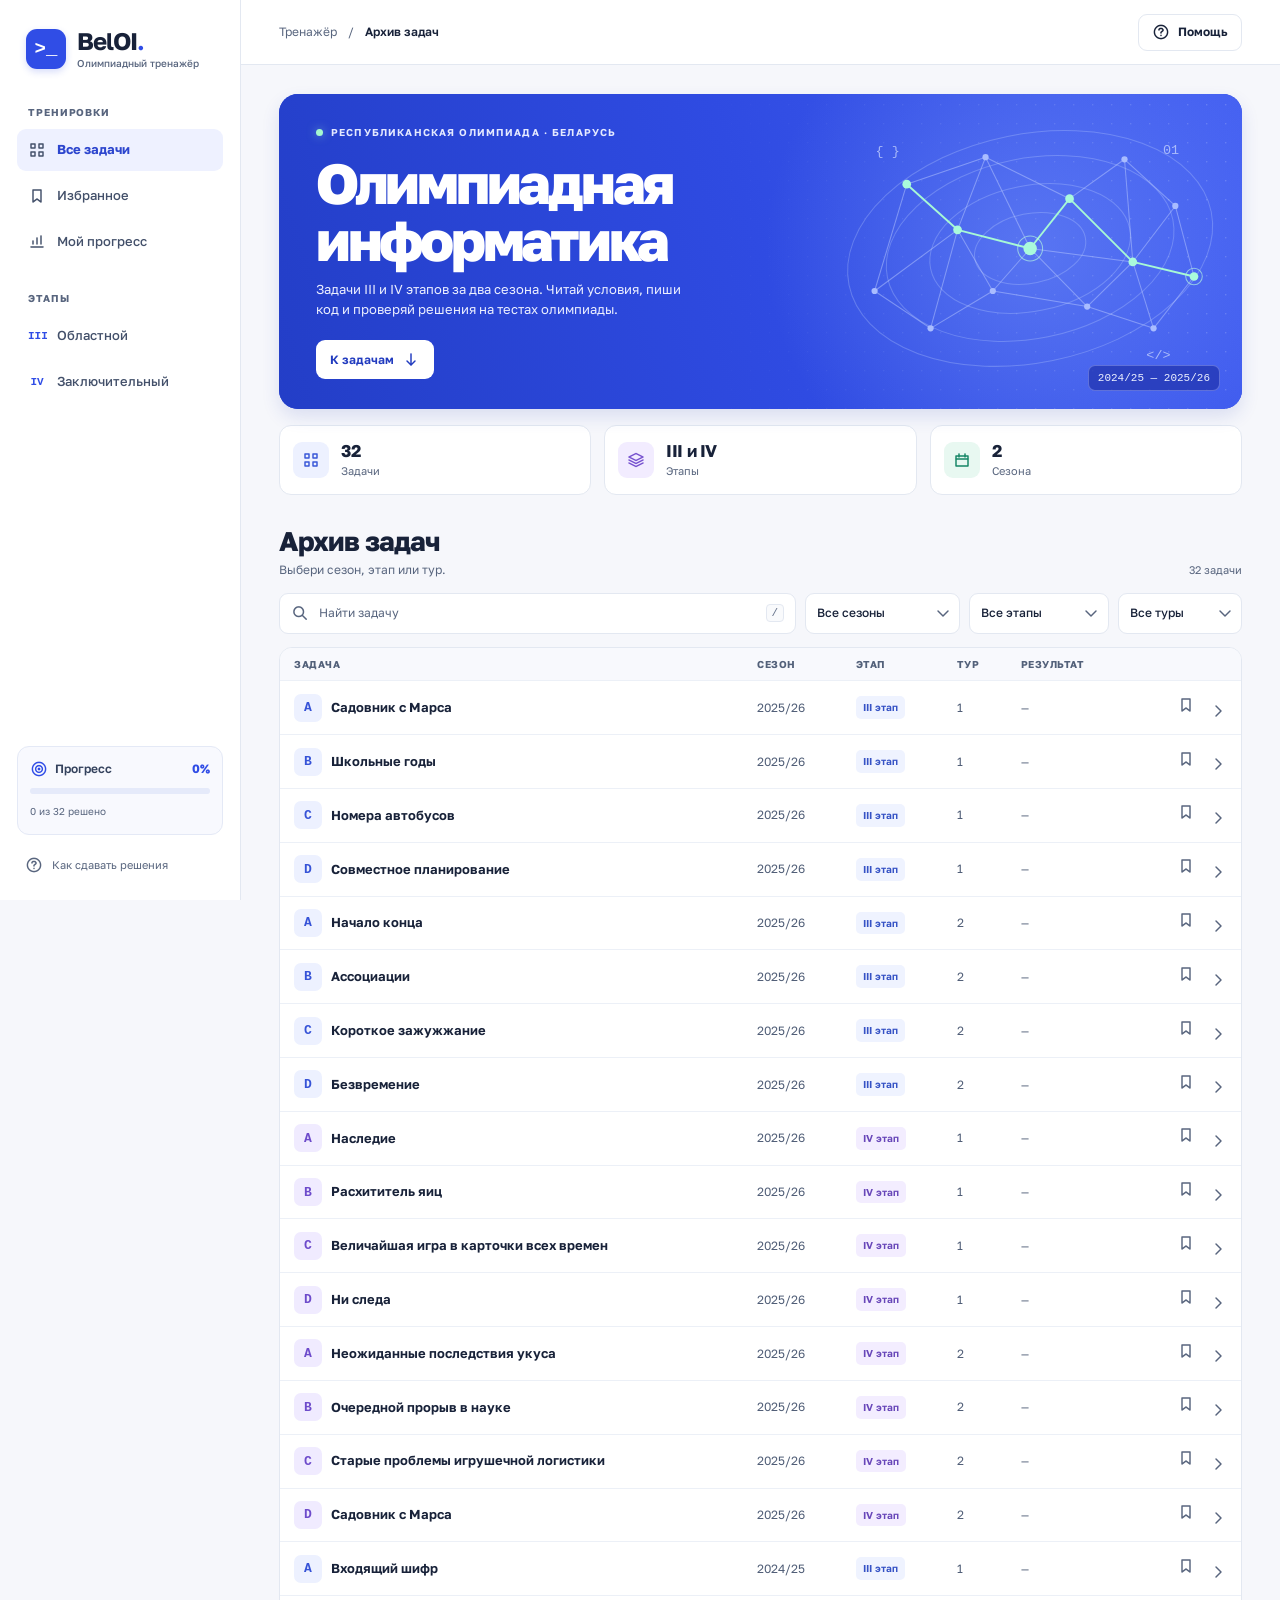
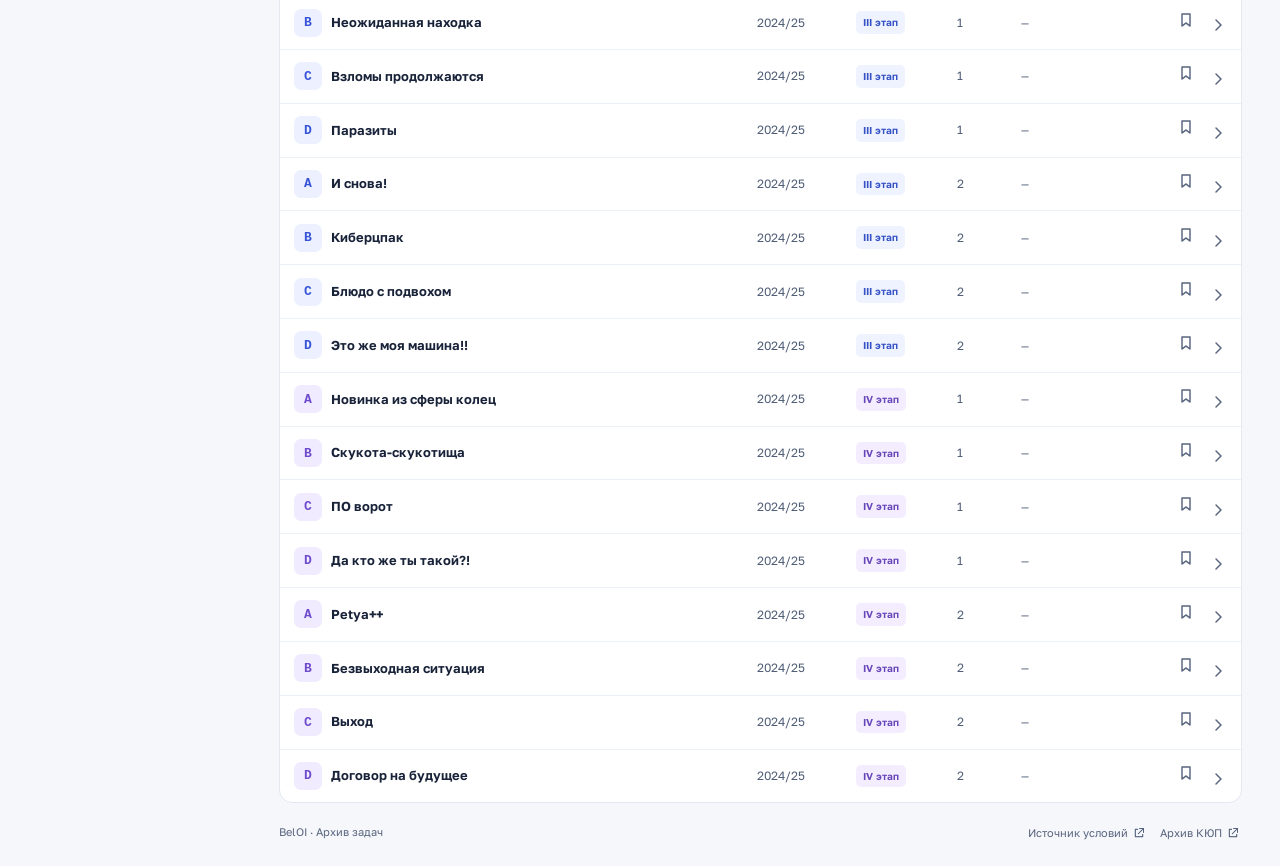
==== index.html @ 08f8585d "Add BelOI practice archive" ====
<!doctype html>
<html lang="ru">
<head>
  <meta charset="utf-8">
  <meta name="viewport" content="width=device-width, initial-scale=1">
  <meta name="theme-color" content="#f5f6fa">
  <meta name="description" content="Задачи III и IV этапов республиканской олимпиады по информатике в Беларуси за 2024/25 и 2025/26 учебные годы.">
  <title>BelOI · Архив задач</title>
  <link rel="stylesheet" href="style.css">
  <script type="module" src="app.js"></script>
</head>
<body>
  <a class="skip-link" href="#main">К содержанию</a>
  <div class="layout">
    <aside class="sidebar" id="sidebar" aria-label="Основная навигация">
      <a class="brand" href="#archive">
        <span class="brand-mark" aria-hidden="true">&gt;_</span>
        <span><strong>BelOI<span>.</span></strong><small>Олимпиадный тренажёр</small></span>
      </a>
      <nav class="side-nav">
        <span class="nav-label">Тренировки</span>
        <a class="side-link" data-view="archive" href="#archive"><span data-icon="grid"></span>Все задачи</a>
        <a class="side-link" data-view="saved" href="#saved"><span data-icon="bookmark"></span>Избранное <span id="saved-count" class="side-count"></span></a>
        <a class="side-link" data-view="progress" href="#progress"><span data-icon="chart"></span>Мой прогресс</a>
        <span class="nav-label nav-break">Этапы</span>
        <a class="side-link" data-view="stage-3" href="#stage-3"><span class="side-roman">III</span>Областной</a>
        <a class="side-link" data-view="stage-4" href="#stage-4"><span class="side-roman">IV</span>Заключительный</a>
      </nav>
      <div class="sidebar-bottom">
        <a class="progress-card" href="#progress">
          <div class="progress-label"><span data-icon="target"></span> Прогресс <b id="progress-pct">0%</b></div>
          <span class="progress-track"><span id="progress-fill"></span></span>
          <small id="progress-summary">Решено 0 задач</small>
        </a>
        <button class="side-help text-btn" data-help><span data-icon="help"></span> Как сдавать решения</button>
      </div>
    </aside>
    <div class="right">
      <header class="topbar">
        <div class="top-inner">
          <button class="icon-btn mobile-nav" id="mobile-nav" aria-label="Меню" aria-controls="sidebar" aria-expanded="false" data-icon="menu"></button>
          <div class="breadcrumbs"><a href="#archive">Тренажёр</a><span aria-hidden="true">/</span><span id="crumb">Архив задач</span></div>
          <button class="outline-btn top-help" data-help><span data-icon="help"></span> Помощь</button>
        </div>
      </header>
      <main id="main" class="main-content">
        <div id="archive-view">
          <section class="hero" id="hero" aria-labelledby="hero-title">
            <canvas id="hero-graph" aria-hidden="true"></canvas>
            <div class="hero-content">
              <span class="hero-kicker"><span></span> РЕСПУБЛИКАНСКАЯ ОЛИМПИАДА · БЕЛАРУСЬ</span>
              <h1 id="hero-title">Олимпиадная<br>информатика</h1>
              <p>Задачи III и IV этапов за два сезона. Читай условия, пиши код и проверяй решения на тестах олимпиады.</p>
              <button class="hero-btn" id="browse-btn">К задачам <span data-icon="arrow-down"></span></button>
            </div>
            <span class="hero-period">2024/25 — 2025/26</span>
          </section>
          <div class="summary" id="summary"></div>
          <section id="catalog" aria-labelledby="catalog-title" tabindex="-1">
            <div class="section-heading">
              <div><h2 id="catalog-title">Архив задач</h2><p id="catalog-note">Выбери сезон, этап или тур.</p></div>
              <span class="result-count" id="result-count" aria-live="polite"></span>
            </div>
            <div class="filters">
              <label class="search"><span data-icon="search"></span><input id="search" type="search" placeholder="Найти задачу" autocomplete="off" aria-label="Поиск по названию задачи"><kbd>/</kbd></label>
              <label class="select-wrap"><span class="sr-only">Сезон</span><select id="season"><option value="">Все сезоны</option><option value="2026">2025/26</option><option value="2025">2024/25</option></select><span data-icon="chevron-down"></span></label>
              <label class="select-wrap"><span class="sr-only">Этап</span><select id="stage"><option value="">Все этапы</option><option value="3">III этап</option><option value="4">IV этап</option></select><span data-icon="chevron-down"></span></label>
              <label class="select-wrap"><span class="sr-only">Тур</span><select id="tour"><option value="">Все туры</option><option value="1">Тур 1</option><option value="2">Тур 2</option></select><span data-icon="chevron-down"></span></label>
            </div>
            <div id="catalog-content"></div>
          </section>
        </div>
        <div id="task-view" hidden></div>
        <footer class="footer"><span>BelOI · Архив задач</span><span><a id="source-link" target="_blank" rel="noopener noreferrer">Источник условий <span data-icon="external"></span></a><a href="https://official.contest.yandex.ru/CYF/archive/" target="_blank" rel="noopener noreferrer">Архив КЮП <span data-icon="external"></span></a></span></footer>
      </main>
    </div>
  </div>
  <dialog id="help-dialog">
    <div class="dialog-head"><span class="metric-icon" data-icon="help"></span><button type="button" class="icon-btn" data-close aria-label="Закрыть" data-icon="x"></button></div>
    <h2>Как сдавать решения</h2>
    <ol>
      <li>Открой задачу и прочитай условие из архива олимпиады.</li>
      <li>Напиши код в редакторе или загрузи свой файл. Черновик сохранится в этом браузере.</li>
      <li>Нажми «Открыть проверку», войди в Яндекс Контест и найди задачу. Отправь код или файл в формате, указанном в условии.</li>
      <li>После проверки запиши баллы в карточке задачи. Они появятся в личном прогрессе.</li>
    </ol>
    <form method="dialog"><button class="primary-btn">Понятно</button></form>
  </dialog>
  <div id="toast" class="toast" role="status" hidden></div>
</body>
</html>
---- style.css ----
@import url('https://fonts.googleapis.com/css2?family=Golos+Text:wght@400;500;600;700;800&display=swap');

:root{color-scheme:light;--bg:#f6f7fb;--paper:#fff;--text:#182239;--muted:#58657e;--border:#e3e8f1;--blue:#304de6;--blue-deep:#243fcb;--light-blue:#eef1ff;--purple:#7250cc;--green:#087a5e;--radius:16px;font-family:'Golos Text','Segoe UI',sans-serif}
*,*::before,*::after{box-sizing:border-box}
body{margin:0;background:var(--bg);color:var(--text);font-size:14px;line-height:1.48}
a{text-decoration:none;color:inherit}
button,input,select,textarea{font:inherit}
button,select{cursor:pointer}
button{color:inherit}
button:disabled{opacity:.55;cursor:default}
button:focus-visible,a:focus-visible,select:focus-visible,input:focus-visible,textarea:focus-visible{outline:3px solid #677bff;outline-offset:3px}
[hidden]{display:none!important}
.sr-only,.skip-link:not(:focus){position:absolute;width:1px;height:1px;overflow:hidden;clip-path:inset(50%);white-space:nowrap}
.skip-link:focus{position:fixed;top:8px;left:8px;z-index:20;padding:10px;background:#fff;color:#223ebd}
[data-icon]{display:inline-flex;align-items:center;justify-content:center;flex:none;width:18px;height:18px}
[data-icon] canvas{display:block;width:18px;height:18px}
.layout{--sidebar:241px}
.sidebar{width:var(--sidebar);position:fixed;inset:0 auto 0 0;display:flex;flex-direction:column;background:var(--paper);border-right:1px solid var(--border);padding:28px 17px 17px;z-index:4}
.brand{display:flex;align-items:center;gap:11px;margin:0 0 34px 9px;width:max-content}
.brand-mark{width:40px;height:40px;display:grid;place-items:center;background:#304de6;color:#fff;border-radius:11px;font:700 19px/1 Consolas,monospace;box-shadow:0 3px 7px #304de630}
.brand strong{display:block;font-size:24px;letter-spacing:-1.1px;line-height:1.05}
.brand strong span{color:var(--blue)}
.brand small{display:block;margin-top:3px;color:var(--muted);font-size:10px;font-weight:500}
.side-nav{display:grid;gap:4px}
.nav-label{font-size:10px;font-weight:700;letter-spacing:.09em;color:var(--muted);text-transform:uppercase;padding:0 11px 5px}
.nav-break{margin-top:24px}
.side-link{border-radius:9px;min-height:42px;display:flex;align-items:center;gap:11px;padding:0 11px;color:#43506a;font-size:13px;font-weight:500}
.side-link:hover,.side-help:hover{background:#f4f6fc;color:var(--blue)}
.side-link[aria-current]{background:var(--light-blue);color:#2d46ce;font-weight:700}
.side-count{margin-left:auto;font-size:11px}
.side-roman{width:18px;text-align:center;font:700 11px Consolas,monospace;color:var(--blue)}
.sidebar-bottom{margin-top:auto}
.progress-card{display:block;border:1px solid #e4e9f6;background:#f8f9fe;border-radius:12px;padding:13px 12px;margin-bottom:12px}
.progress-card:hover{border-color:#bbc7fb}
.progress-label{display:flex;align-items:center;gap:7px;color:#34425d;font-size:12px;font-weight:600}
.progress-label [data-icon]{color:var(--blue)}
.progress-label b{margin-left:auto;color:var(--blue);font-size:12px}
.progress-track{height:6px;border-radius:6px;background:#e5eafa;display:block;margin:10px 0 6px;overflow:hidden}
.progress-track span{display:block;background:var(--blue);height:100%;width:0;border-radius:inherit}
.progress-card small{font-size:10px;color:var(--muted)}
.text-btn,.icon-btn{background:none;border:0;border-radius:8px;padding:0}
.side-help{display:flex;align-items:center;gap:9px;padding:9px 8px;font-size:11px;color:var(--muted);width:100%;text-align:left}
.right{margin-left:var(--sidebar)}
.topbar{height:65px;background:var(--paper);border-bottom:1px solid var(--border)}
.top-inner,.main-content{max-width:1370px;margin:auto;padding-inline:38px}
.top-inner{height:100%;display:flex;align-items:center;justify-content:space-between;gap:12px}
.breadcrumbs{display:flex;align-items:center;gap:11px;font-size:12px;color:var(--muted)}
.breadcrumbs a:hover,.footer a:hover{color:var(--blue)}
.breadcrumbs #crumb{font-weight:600;color:var(--text)}
.main-content{padding-top:29px}
.outline-btn,.primary-btn,.hero-btn{display:inline-flex;align-items:center;justify-content:center;gap:8px;min-height:37px;border:1px solid var(--border);border-radius:9px;padding:0 13px;background:#fff;font-size:12px;font-weight:650;white-space:nowrap}
.outline-btn:hover{color:var(--blue);border-color:#bdc7f5;background:#f9faff}
.primary-btn{background:var(--blue);border-color:var(--blue);color:#fff}
.primary-btn:hover{background:var(--blue-deep)}
.icon-btn{width:35px;height:35px;display:inline-flex;align-items:center;justify-content:center;color:var(--muted)}
.icon-btn:hover,.icon-btn[aria-pressed=true]{background:var(--light-blue);color:var(--blue)}
.mobile-nav{display:none}
.hero{position:relative;isolation:isolate;background:#2946d9;overflow:hidden;min-height:301px;border-radius:19px;color:#fff;box-shadow:0 8px 18px #243cb221}
#hero-graph{z-index:-1;position:absolute;inset:0;width:100%;height:100%}
.hero-content{position:relative;padding:31px 37px 30px;max-width:535px}
.hero-kicker{display:flex;align-items:center;gap:8px;color:#e4e9ff;font-size:10px;font-weight:650;letter-spacing:.115em}
.hero-kicker>span{width:7px;height:7px;background:#a4f8cf;display:inline-block;border-radius:50%;box-shadow:0 0 10px #a4f8cf85}
.hero h1{font-size:clamp(37px,4.4vw,63px);line-height:1.02;letter-spacing:-.058em;margin:14px 0 10px;font-weight:800}
.hero p{margin:0 0 20px;color:#edf0ff;font-size:13px;max-width:390px;line-height:1.6}
.hero-btn{min-height:39px;border-color:transparent;color:#213bbf;padding-inline:13px;font-size:12px}
.hero-btn:hover{background:#e9eeff}
.hero-period{position:absolute;right:22px;bottom:18px;background:#2135afbb;color:#edf1ff;border:1px solid #a1affb70;padding:6px 9px;border-radius:7px;font:500 11px Consolas,monospace}
.summary{display:grid;grid-template-columns:repeat(3,minmax(0,1fr));gap:13px;margin:16px 0 31px}
.metric{display:flex;align-items:center;gap:12px;min-height:70px;padding:11px 13px;border:1px solid var(--border);border-radius:12px;background:#fff}
.metric-icon{display:grid;place-items:center;width:36px;height:36px;border-radius:9px;background:#edf1ff;color:#3756d7}
.metric-icon canvas{width:18px;height:18px}
.metric:nth-child(2) .metric-icon{background:#f2ecff;color:#7652cf}
.metric:nth-child(3) .metric-icon{background:#e8f8f1;color:#148565}
.metric strong,.metric small{display:block}
.metric strong{font-size:17px;line-height:1.2;letter-spacing:-.025em}
.metric small{font-size:11px;color:var(--muted);margin-top:2px}
#catalog{scroll-margin-top:18px}
#catalog:focus{outline:none}
.section-heading{display:flex;align-items:flex-end;justify-content:space-between;gap:9px;margin-bottom:14px}
.section-heading h2{font-size:27px;line-height:1.13;font-weight:750;letter-spacing:-.038em;margin:0 0 4px}
.section-heading p{font-size:12px;color:var(--muted);margin:0}
.result-count{font-size:11px;color:var(--muted);white-space:nowrap}
.filters{display:grid;grid-template-columns:minmax(0,1fr) minmax(122px,.3fr) minmax(115px,.27fr) minmax(108px,.24fr);gap:9px;margin-bottom:13px}
.search,.select-wrap{height:41px;display:flex;align-items:center;gap:8px;border:1px solid var(--border);border-radius:9px;background:#fff;color:var(--muted);padding:0 11px}
.search:focus-within,.select-wrap:focus-within{border-color:#8a9cf4;box-shadow:0 0 0 2px #dbe3ff}
.search input,.select-wrap select{min-width:0;width:100%;border:0;background:none;color:var(--text);outline:none;font-size:12px}
.search input::placeholder{color:var(--muted);opacity:1}
.search input:focus-visible,.select-wrap select:focus-visible{outline:none}
.search input::-webkit-search-cancel-button{cursor:pointer}
kbd{font:11px Consolas,monospace;border:1px solid var(--border);border-radius:4px;padding:2px 5px;background:#f9fafc;color:#647189}
.select-wrap{position:relative;padding:0}
.select-wrap select{appearance:none;height:100%;padding:0 28px 0 11px;font-weight:500;border-radius:inherit}
.select-wrap>[data-icon]{width:15px;position:absolute;right:9px;pointer-events:none}
.table-wrap{border:1px solid var(--border);border-radius:13px;overflow:hidden;background:#fff}
.task-table{width:100%;border-collapse:collapse;text-align:left}
.task-table th{background:#f8f9fd;color:#53617a;font-size:10px;font-weight:700;letter-spacing:.055em;text-transform:uppercase;white-space:nowrap}
.task-table th,.task-table td{padding:9px 12px}
.task-table td{border-top:1px solid #ecf0f7;font-size:12px;color:#505e77}
.task-table tr:hover td{background:#f9faff}
.task-table th:first-child,.task-table td:first-child{padding-left:14px}
.task-table th:last-child,.task-table td:last-child{padding-right:9px;text-align:right}
.task-name{display:flex;align-items:center;gap:9px;color:var(--text);font-size:13px;font-weight:650}
.task-name:hover{color:var(--blue)}
.letter{display:grid;place-items:center;flex:none;width:28px;height:28px;border-radius:7px;background:#edf1ff;color:#3653d7;font:700 13px Consolas,monospace}
.letter.final{background:#f0ebff;color:#6d4bcb}
.stage-tag{display:inline-flex;align-items:center;padding:4px 7px;border-radius:5px;background:#eff3ff;color:#3653c5;white-space:nowrap;font-size:10px;font-weight:650}
.stage-tag.final{background:#f3edff;color:#6847b9}
.row-status{white-space:nowrap;font-size:11px}
.row-status.scored{color:#3354c3;font-weight:600}
.row-status.solved{color:var(--green);font-weight:650}
.row-actions{white-space:nowrap}
.row-actions .icon-btn{width:29px;height:29px}
.row-actions a{vertical-align:middle}
.empty{border:1px dashed #d6def0;border-radius:12px;padding:35px 16px;background:#fff;text-align:center}
.empty h3{margin:0 0 4px;font-size:16px}
.empty p{color:var(--muted);margin:0 0 12px;font-size:12px}
.footer{display:flex;justify-content:space-between;gap:10px;padding:21px 0 24px;color:var(--muted);font-size:11px}
.footer>span:last-child{display:flex;flex-wrap:wrap;gap:12px}
.footer a{display:inline-flex;align-items:center;gap:2px}
.footer [data-icon]{transform:scale(.75)}
.task-top,.task-meta,.task-actions,.editor-actions,.task-nav{display:flex;align-items:center;flex-wrap:wrap;gap:8px}
.task-top{justify-content:space-between;margin-bottom:15px}
.task-top .back{color:var(--blue);display:inline-flex;align-items:center;gap:7px;font-weight:650;font-size:12px}
.task-top .back:hover{text-decoration:underline}
.task-card{background:#fff;border:1px solid var(--border);border-radius:15px;padding:19px}
.task-title{display:flex;align-items:center;gap:11px;margin:4px 0 9px}
.task-title .letter{width:42px;height:42px;border-radius:10px;font-size:21px}
.task-title h1{margin:0;font-size:clamp(23px,3.25vw,40px);line-height:1.11;letter-spacing:-.045em}
.task-meta{font-size:12px;color:var(--muted);gap:5px 12px}
.task-meta>span{display:inline-flex;align-items:center;gap:4px}
.task-grid{display:grid;grid-template-columns:minmax(0,1.28fr) minmax(0,1fr);gap:13px;margin-top:13px;align-items:start}
.task-grid h2{font-size:17px;margin:0;letter-spacing:-.02em}
.card-head{display:flex;justify-content:space-between;align-items:center;gap:9px;margin-bottom:10px}
.card-head .outline-btn{min-height:32px}
.detail-text{color:var(--muted);font-size:12px;margin:5px 0 12px}
.statement-summary{margin:12px 0 17px;font-size:14px;line-height:1.65}
.statement-source{display:flex;align-items:center;justify-content:space-between;gap:8px;padding:12px;background:#f5f7fd;border:1px solid var(--border);border-radius:9px}
.statement-source strong,.statement-source small{display:block}
.statement-source strong{font-size:12px}
.statement-source small{font-size:11px;color:var(--muted);margin-top:2px}
.judge-backup{display:inline-flex;align-items:center;gap:2px;margin-left:5px;font-size:11px;color:var(--muted)}
.judge-backup:hover{color:var(--blue)}
.judge-backup [data-icon]{transform:scale(.8)}
.editor-shell{border:1px solid #273651;border-radius:10px;overflow:hidden;background:#17223a;color:#edf2ff}
.editor-bar{background:#202d48;padding:8px 9px;display:flex;align-items:center;justify-content:space-between;gap:7px}
.editor-bar select{min-width:105px;max-width:100%;background:#17223a;border:1px solid #4b5d81;border-radius:5px;padding:4px 5px;color:#fff;font-size:11px}
.editor-bar small{color:#d7e2ff;font-size:10px}
#code{font:13px/1.55 Consolas,monospace;display:block;width:100%;min-height:236px;resize:vertical;border:0;color:inherit;background:none;margin:0;padding:11px;tab-size:4}
#code:focus-visible{outline-offset:-3px}
.editor-actions{margin-top:10px}
.editor-actions .primary-btn{margin-left:auto}
.file-label{cursor:pointer}
.file-label:focus-within{outline:3px solid #677bff;outline-offset:3px}
.score-form{border-top:1px solid var(--border);margin-top:14px;padding-top:12px}
.score-form label{font-size:12px;font-weight:650}
.score-input{display:flex;align-items:center;gap:7px;margin-top:6px}
.score-input input{width:73px;border:1px solid var(--border);border-radius:8px;padding:7px;color:var(--text)}
.score-input .remove-score{margin-left:auto}
.task-nav{justify-content:space-between;margin-top:12px}
.task-nav a{display:flex;align-items:center;gap:4px;color:var(--blue);font-size:12px;font-weight:600}
.task-nav a:hover{text-decoration:underline}
.bookmark-label{white-space:normal;text-align:left}
dialog{border:1px solid var(--border);border-radius:16px;max-width:min(440px,calc(100% - 24px));padding:20px;color:var(--text);box-shadow:0 12px 45px #18223940}
dialog::backdrop{background:#16233a85}
.dialog-head{display:flex;justify-content:space-between;align-items:center}
dialog h2{font-size:22px;margin:10px 0}
dialog ol{font-size:13px;color:var(--muted);padding-left:19px}
dialog li{margin-bottom:7px}
.toast{position:fixed;z-index:8;right:20px;bottom:20px;background:#192642;color:#fff;border-radius:9px;padding:11px 14px;max-width:calc(100vw - 40px);font-size:12px;box-shadow:0 6px 20px #18223930}
@media(max-width:1080px){.layout{--sidebar:211px}.top-inner,.main-content{padding-inline:24px}.task-grid{grid-template-columns:minmax(0,1fr)}}
@media(max-width:820px){.layout{--sidebar:185px}.sidebar{padding-inline:12px}.top-inner,.main-content{padding-inline:16px}.hero-content{padding-inline:24px}.task-table th,.task-table td{padding-inline:7px}.row-actions a{display:none}.filters{grid-template-columns:minmax(0,1fr) repeat(3,minmax(92px,.45fr))}}
@media(max-width:670px){.layout{--sidebar:220px}.right{margin-left:0}.topbar{height:52px}.top-inner,.main-content{padding-inline:12px}.top-inner{justify-content:flex-start}.top-help{margin-left:auto}.main-content{padding-top:13px}.mobile-nav{display:inline-flex}.sidebar{display:none}.sidebar.open{display:flex;box-shadow:12px 0 40px #19264225}.hero{min-height:265px;border-radius:14px}.hero-content{padding:22px 17px 29px;max-width:360px}.hero h1{font-size:41px}.hero p{font-size:12px;max-width:268px}.hero-kicker{font-size:8px;letter-spacing:.06em}.hero-period{font-size:9px;right:8px;bottom:8px}.summary{gap:5px;margin:9px 0 21px}.metric{gap:5px;min-height:57px;padding:6px 4px}.metric-icon{width:28px;height:28px}.metric strong{font-size:14px}.metric small{font-size:9px}.section-heading h2{font-size:23px}.filters{grid-template-columns:repeat(3,minmax(0,1fr));gap:5px}.search{grid-column:1/-1}.search,.select-wrap{height:37px}.select-wrap select{font-size:11px}.task-table th,.task-table td,.task-table th:first-child,.task-table td:first-child{padding:6px 4px}.task-table th:first-child,.task-table td:first-child{padding-left:6px}.task-table th:last-child,.task-table td:last-child{padding-right:4px}.task-table th{font-size:9px}.task-table td{font-size:10px}.task-name{font-size:11px;gap:4px}.task-name .letter{width:19px;height:24px;font-size:11px}.stage-tag{font-size:9px;padding:2px 3px}.row-status{font-size:9px}.task-table .tour-column{display:none}.footer{flex-direction:column}.task-card{padding:11px}.statement-frame{height:370px}}
@media(max-width:375px){.hero h1{font-size:36px}.hero-content{padding-inline:12px}.metric-icon{width:23px}.metric{gap:3px}.task-table .status-column{display:none}.breadcrumbs{gap:5px}.top-help{padding-inline:7px}}
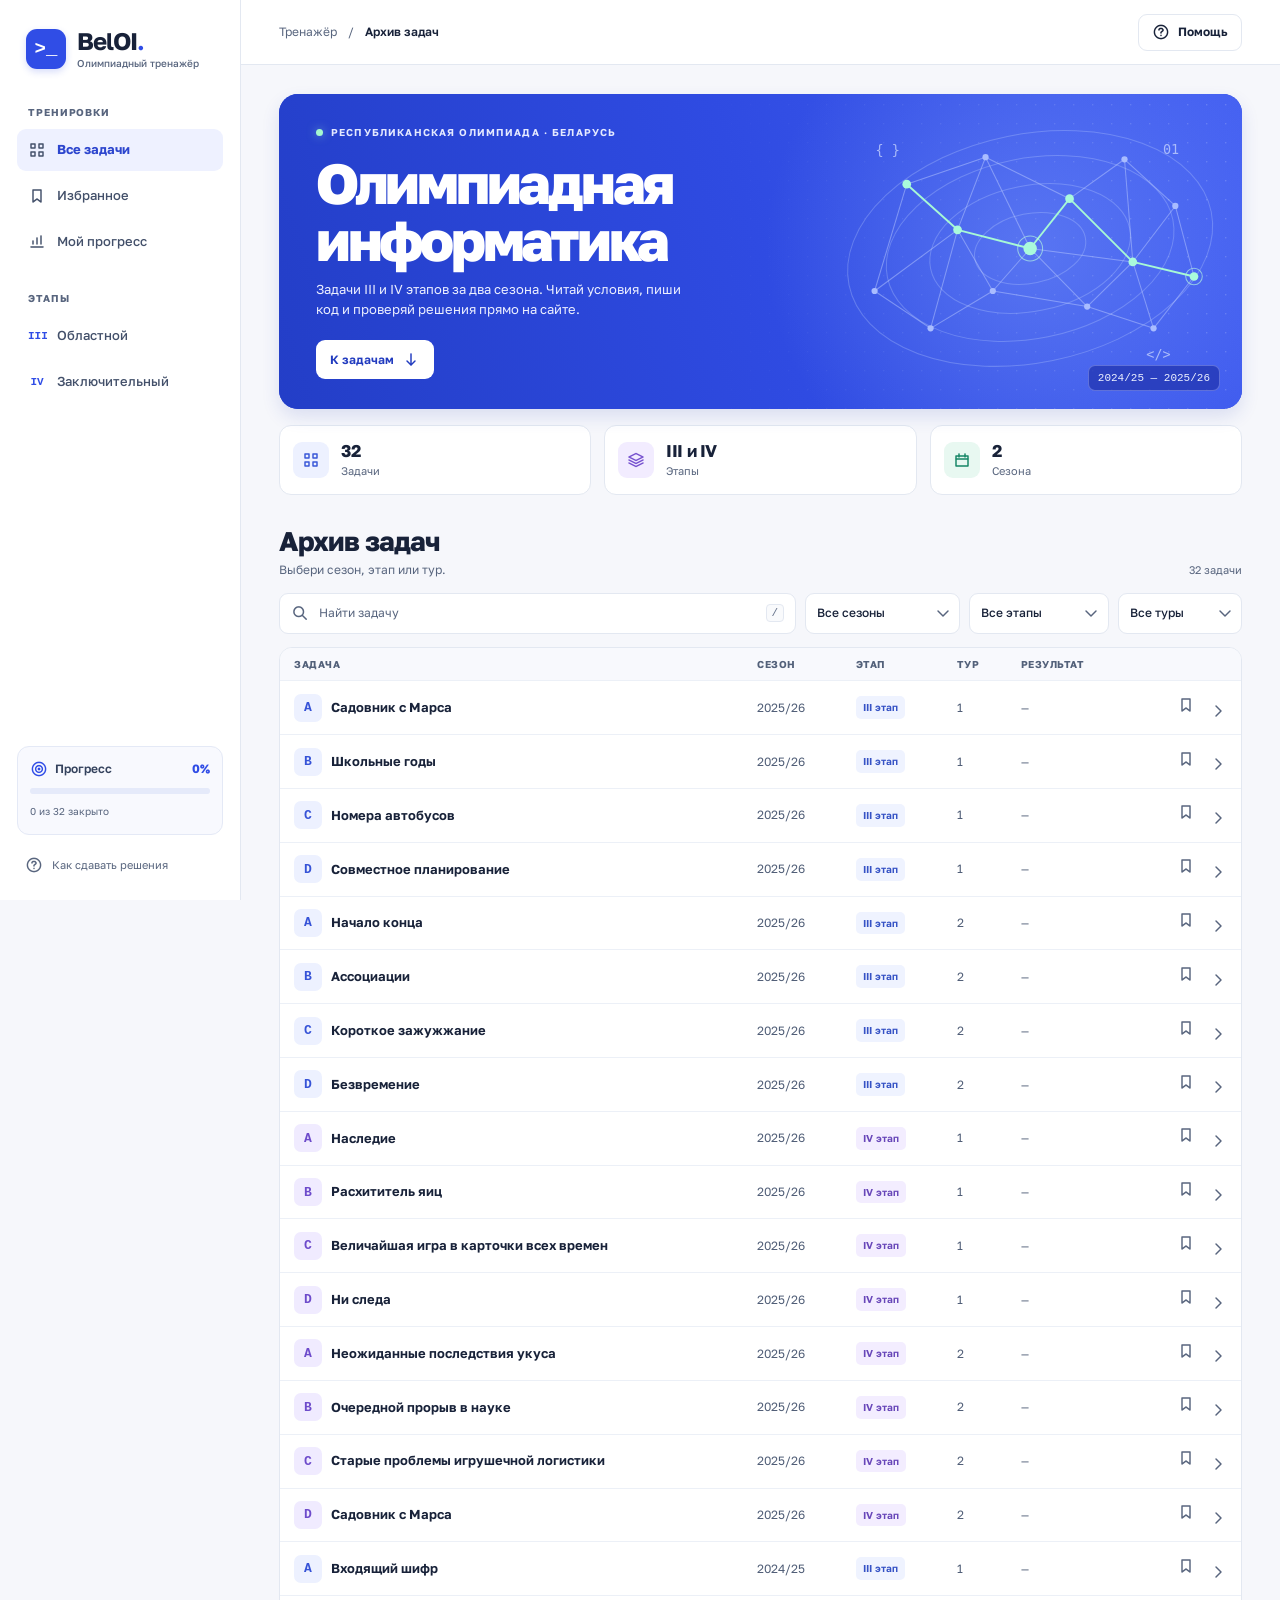
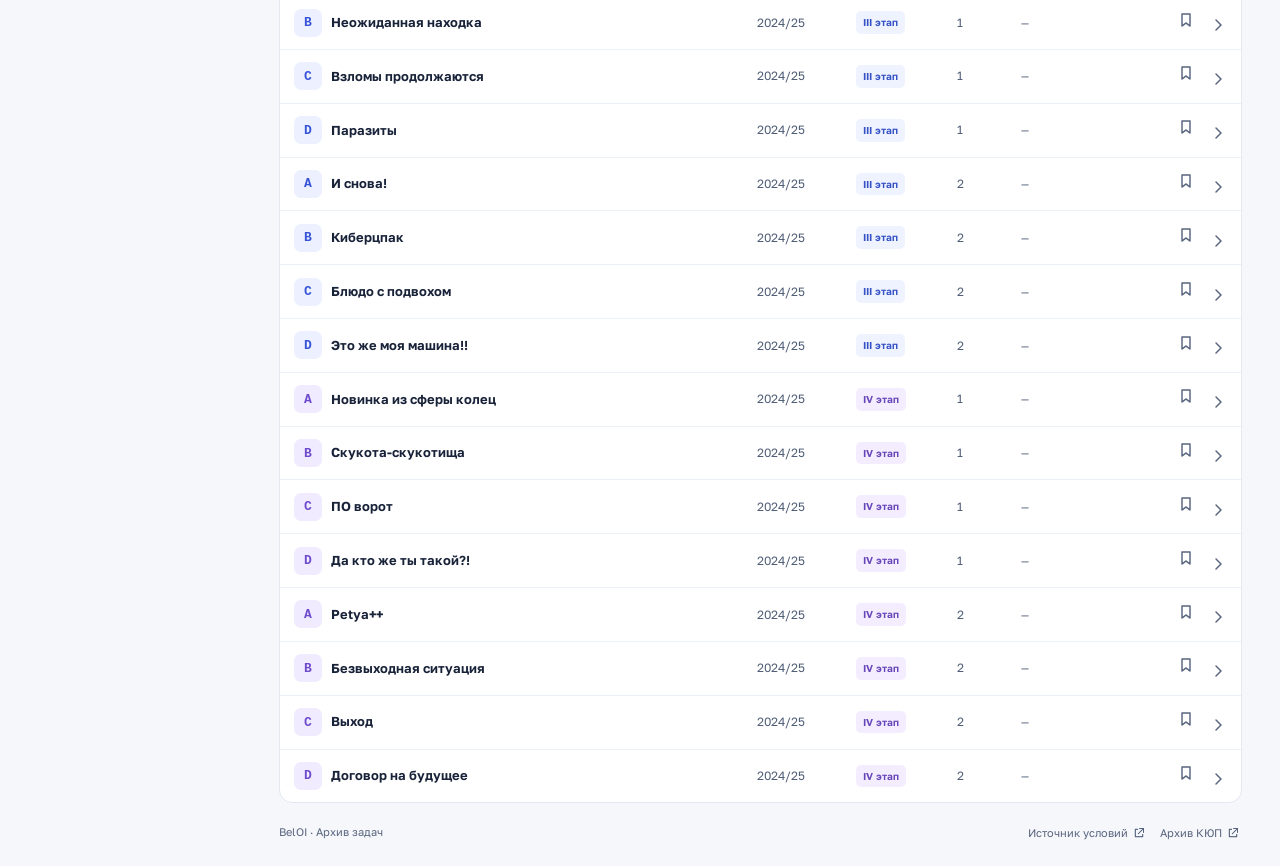
==== commit 341b4a9d: "Add browser judge with 40 tests per task" ====
--- a/index.html
+++ b/index.html
@@ -6,8 +6,8 @@
   <meta name="theme-color" content="#f5f6fa">
   <meta name="description" content="Задачи III и IV этапов республиканской олимпиады по информатике в Беларуси за 2024/25 и 2025/26 учебные годы.">
   <title>BelOI · Архив задач</title>
-  <link rel="stylesheet" href="style.css">
-  <script type="module" src="app.js"></script>
+  <link rel="stylesheet" href="style.css?v=judge1">
+  <script type="module" src="app.js?v=judge1"></script>
 </head>
 <body>
   <a class="skip-link" href="#main">К содержанию</a>
@@ -43,14 +43,14 @@
           <button class="outline-btn top-help" data-help><span data-icon="help"></span> Помощь</button>
         </div>
       </header>
-      <main id="main" class="main-content">
+      <main id="main" class="main-content" tabindex="-1">
         <div id="archive-view">
           <section class="hero" id="hero" aria-labelledby="hero-title">
             <canvas id="hero-graph" aria-hidden="true"></canvas>
             <div class="hero-content">
               <span class="hero-kicker"><span></span> РЕСПУБЛИКАНСКАЯ ОЛИМПИАДА · БЕЛАРУСЬ</span>
               <h1 id="hero-title">Олимпиадная<br>информатика</h1>
-              <p>Задачи III и IV этапов за два сезона. Читай условия, пиши код и проверяй решения на тестах олимпиады.</p>
+              <p>Задачи III и IV этапов за два сезона. Читай условия, пиши код и проверяй решения прямо на сайте.</p>
               <button class="hero-btn" id="browse-btn">К задачам <span data-icon="arrow-down"></span></button>
             </div>
             <span class="hero-period">2024/25 — 2025/26</span>
@@ -58,7 +58,7 @@
           <div class="summary" id="summary"></div>
           <section id="catalog" aria-labelledby="catalog-title" tabindex="-1">
             <div class="section-heading">
-              <div><h2 id="catalog-title">Архив задач</h2><p id="catalog-note">Выбери сезон, этап или тур.</p></div>
+              <div><h2 id="catalog-title" tabindex="-1">Архив задач</h2><p id="catalog-note">Выбери сезон, этап или тур.</p></div>
               <span class="result-count" id="result-count" aria-live="polite"></span>
             </div>
             <div class="filters">
@@ -81,8 +81,9 @@
     <ol>
       <li>Открой задачу и прочитай условие из архива олимпиады.</li>
       <li>Напиши код в редакторе или загрузи свой файл. Черновик сохранится в этом браузере.</li>
-      <li>Нажми «Открыть проверку», войди в Яндекс Контест и найди задачу. Отправь код или файл в формате, указанном в условии.</li>
-      <li>После проверки запиши баллы в карточке задачи. Они появятся в личном прогрессе.</li>
+      <li>Выбери C++ или Python и нажми «Проверить решение». Первый запуск загружает компилятор в браузер.</li>
+      <li>Автопроверка использует примеры из условий и дополнительные тренировочные тесты. Для задач с открытыми тестами можно проверить готовый ответ.</li>
+      <li>Запуск идёт на твоём устройстве. Лимит времени тренировочный и учитывает размер входа.</li>
     </ol>
     <form method="dialog"><button class="primary-btn">Понятно</button></form>
   </dialog>
--- a/style.css
+++ b/style.css
@@ -16,6 +16,7 @@
 [data-icon] canvas{display:block;width:18px;height:18px}
 .layout{--sidebar:241px}
 .sidebar{width:var(--sidebar);position:fixed;inset:0 auto 0 0;display:flex;flex-direction:column;background:var(--paper);border-right:1px solid var(--border);padding:28px 17px 17px;z-index:4}
+.sidebar{overflow-y:auto}
 .brand{display:flex;align-items:center;gap:11px;margin:0 0 34px 9px;width:max-content}
 .brand-mark{width:40px;height:40px;display:grid;place-items:center;background:#304de6;color:#fff;border-radius:11px;font:700 19px/1 Consolas,monospace;box-shadow:0 3px 7px #304de630}
 .brand strong{display:block;font-size:24px;letter-spacing:-1.1px;line-height:1.05}
@@ -101,6 +102,10 @@
 .task-table th:last-child,.task-table td:last-child{padding-right:9px;text-align:right}
 .task-name{display:flex;align-items:center;gap:9px;color:var(--text);font-size:13px;font-weight:650}
 .task-name:hover{color:var(--blue)}
+.task-compact,.compact-score{display:none}
+.task-compact{margin-top:2px;color:var(--muted);font-size:10px;font-weight:500}
+.compact-score.scored{color:#3354c3;font-weight:600}
+.compact-score.solved{color:var(--green);font-weight:650}
 .letter{display:grid;place-items:center;flex:none;width:28px;height:28px;border-radius:7px;background:#edf1ff;color:#3653d7;font:700 13px Consolas,monospace}
 .letter.final{background:#f0ebff;color:#6d4bcb}
 .stage-tag{display:inline-flex;align-items:center;padding:4px 7px;border-radius:5px;background:#eff3ff;color:#3653c5;white-space:nowrap;font-size:10px;font-weight:650}
@@ -138,9 +143,30 @@
 .statement-source strong,.statement-source small{display:block}
 .statement-source strong{font-size:12px}
 .statement-source small{font-size:11px;color:var(--muted);margin-top:2px}
-.judge-backup{display:inline-flex;align-items:center;gap:2px;margin-left:5px;font-size:11px;color:var(--muted)}
-.judge-backup:hover{color:var(--blue)}
-.judge-backup [data-icon]{transform:scale(.8)}
+.judge-panel{margin-top:15px;border-top:1px solid var(--border);padding-top:13px}
+.judge-heading,.judge-buttons{display:flex;align-items:center;flex-wrap:wrap;gap:8px}
+.judge-heading{justify-content:space-between}
+.judge-heading h3{font-size:15px;margin:0;letter-spacing:-.018em}
+.judge-local{border-radius:5px;background:#e7f7ef;color:#087357;padding:3px 7px;font-weight:650;font-size:10px}
+.judge-context{margin:5px 0 9px}
+.judge-extra,.judge-choice{margin:8px 0}
+.judge-extra summary,.judge-result summary,.score-form summary{width:max-content;max-width:100%;font-size:12px;color:var(--blue);font-weight:650;cursor:pointer}
+.judge-custom{display:grid;gap:8px;margin-top:6px}
+.judge-custom label,.judge-choice{display:grid;gap:4px;font-size:12px;font-weight:650}
+.judge-custom textarea,.judge-choice textarea,.judge-choice select{display:block;width:100%;box-sizing:border-box;border:1px solid var(--border);background:#fff;color:var(--text);border-radius:8px;padding:8px}
+.judge-custom textarea,.judge-choice textarea{font:12px/1.5 Consolas,monospace;resize:vertical}
+.judge-custom button{justify-self:start}
+.judge-result,.judge-file-input{margin:9px 0 0;padding:10px 11px;border:1px solid var(--border);border-radius:9px;background:#f5f7fd}
+.judge-result>strong,.judge-result>small{display:block}
+.judge-result>small{font-size:11px;color:var(--muted);margin-top:2px}
+.judge-result p{font-size:12px;margin:4px 0}
+.judge-result details{margin-top:6px}
+.judge-result pre,.judge-file-input{font:12px/1.45 Consolas,monospace;white-space:pre-wrap;overflow-wrap:anywhere;max-height:150px;overflow:auto}
+.judge-result pre{background:#fff;padding:6px;margin:3px 0 7px;border-radius:5px}
+.judge-file-input{margin:0 0 9px}
+.judge-result[data-verdict="accepted"]{background:#eaf8f1;border-color:#bde8d4;color:#0a6d50}
+.judge-result[data-verdict="wrong"],.judge-result[data-verdict="runtime"],.judge-result[data-verdict="compile"],.judge-result[data-verdict="time"]{background:#fff4f3;border-color:#f3d5d1;color:#8e392d}
+.judge-result[data-verdict="partial"]{background:#fff9e8;border-color:#f2dfa7;color:#765901}
 .editor-shell{border:1px solid #273651;border-radius:10px;overflow:hidden;background:#17223a;color:#edf2ff}
 .editor-bar{background:#202d48;padding:8px 9px;display:flex;align-items:center;justify-content:space-between;gap:7px}
 .editor-bar select{min-width:105px;max-width:100%;background:#17223a;border:1px solid #4b5d81;border-radius:5px;padding:4px 5px;color:#fff;font-size:11px}
@@ -153,6 +179,7 @@
 .file-label:focus-within{outline:3px solid #677bff;outline-offset:3px}
 .score-form{border-top:1px solid var(--border);margin-top:14px;padding-top:12px}
 .score-form label{font-size:12px;font-weight:650}
+.score-form form{margin-top:8px}
 .score-input{display:flex;align-items:center;gap:7px;margin-top:6px}
 .score-input input{width:73px;border:1px solid var(--border);border-radius:8px;padding:7px;color:var(--text)}
 .score-input .remove-score{margin-left:auto}
@@ -171,3 +198,5 @@
 @media(max-width:820px){.layout{--sidebar:185px}.sidebar{padding-inline:12px}.top-inner,.main-content{padding-inline:16px}.hero-content{padding-inline:24px}.task-table th,.task-table td{padding-inline:7px}.row-actions a{display:none}.filters{grid-template-columns:minmax(0,1fr) repeat(3,minmax(92px,.45fr))}}
 @media(max-width:670px){.layout{--sidebar:220px}.right{margin-left:0}.topbar{height:52px}.top-inner,.main-content{padding-inline:12px}.top-inner{justify-content:flex-start}.top-help{margin-left:auto}.main-content{padding-top:13px}.mobile-nav{display:inline-flex}.sidebar{display:none}.sidebar.open{display:flex;box-shadow:12px 0 40px #19264225}.hero{min-height:265px;border-radius:14px}.hero-content{padding:22px 17px 29px;max-width:360px}.hero h1{font-size:41px}.hero p{font-size:12px;max-width:268px}.hero-kicker{font-size:8px;letter-spacing:.06em}.hero-period{font-size:9px;right:8px;bottom:8px}.summary{gap:5px;margin:9px 0 21px}.metric{gap:5px;min-height:57px;padding:6px 4px}.metric-icon{width:28px;height:28px}.metric strong{font-size:14px}.metric small{font-size:9px}.section-heading h2{font-size:23px}.filters{grid-template-columns:repeat(3,minmax(0,1fr));gap:5px}.search{grid-column:1/-1}.search,.select-wrap{height:37px}.select-wrap select{font-size:11px}.task-table th,.task-table td,.task-table th:first-child,.task-table td:first-child{padding:6px 4px}.task-table th:first-child,.task-table td:first-child{padding-left:6px}.task-table th:last-child,.task-table td:last-child{padding-right:4px}.task-table th{font-size:9px}.task-table td{font-size:10px}.task-name{font-size:11px;gap:4px}.task-name .letter{width:19px;height:24px;font-size:11px}.stage-tag{font-size:9px;padding:2px 3px}.row-status{font-size:9px}.task-table .tour-column{display:none}.footer{flex-direction:column}.task-card{padding:11px}.statement-frame{height:370px}}
 @media(max-width:375px){.hero h1{font-size:36px}.hero-content{padding-inline:12px}.metric-icon{width:23px}.metric{gap:3px}.task-table .status-column{display:none}.breadcrumbs{gap:5px}.top-help{padding-inline:7px}}
+@media(max-width:670px){.task-compact{display:block}}
+@media(max-width:375px){.compact-score{display:inline}}
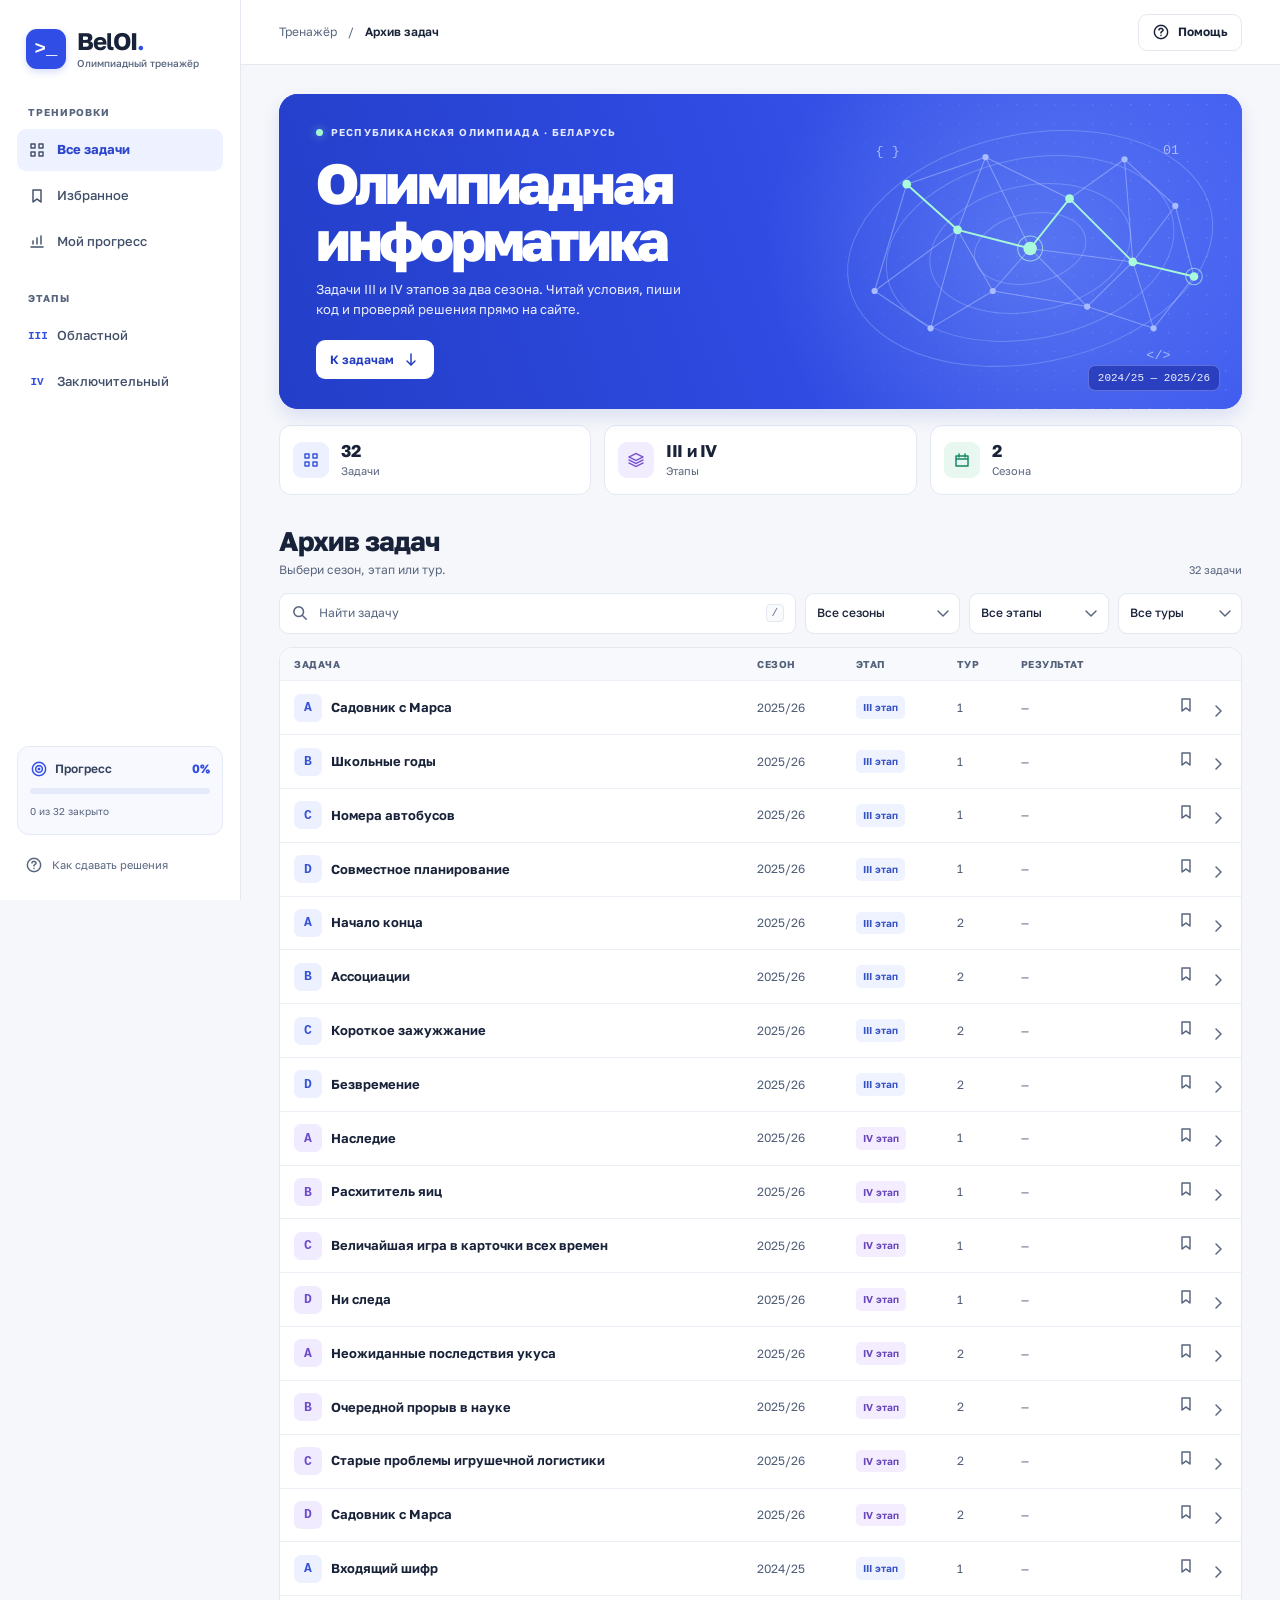
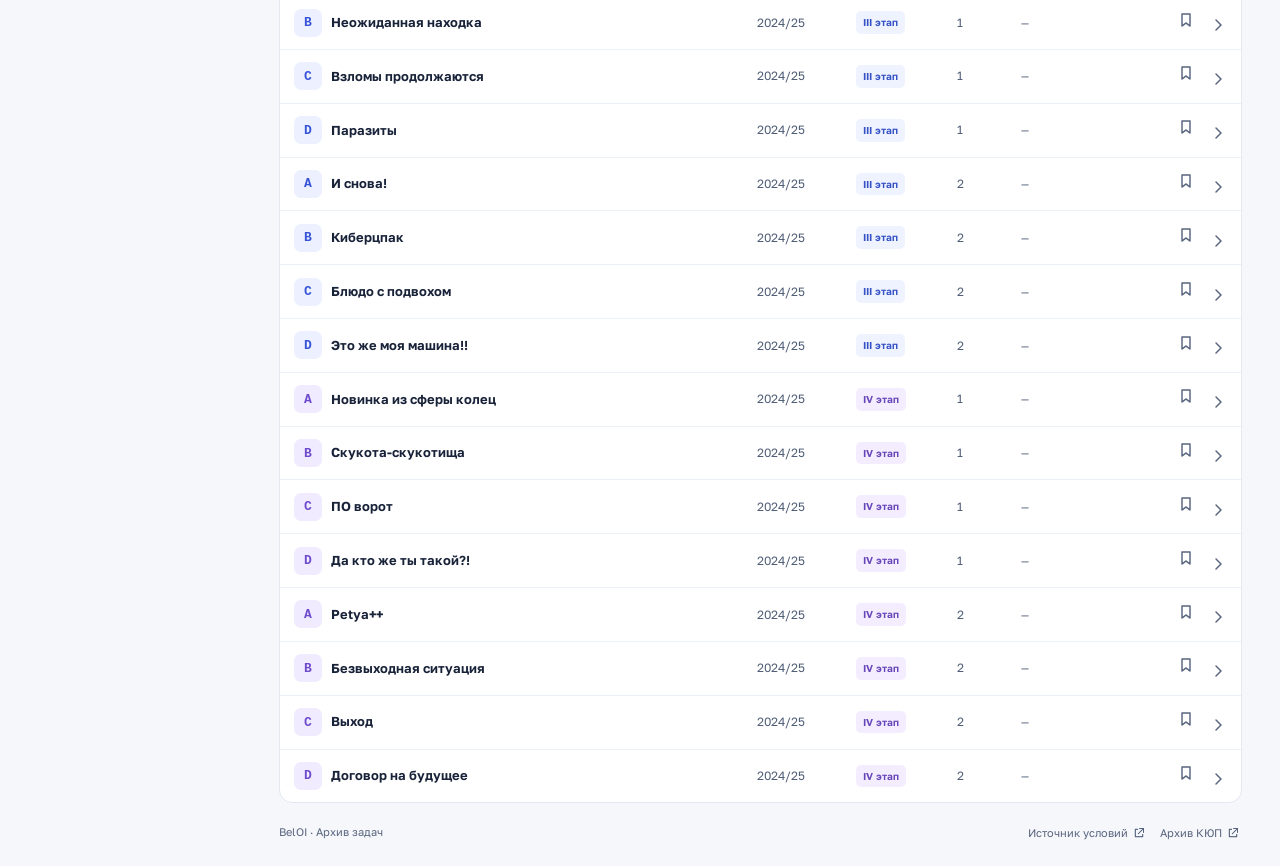
==== commit 20e8a5d7: "Fix judge streams, mixed progress, stress tests and C++ exceptions" ====
--- a/index.html
+++ b/index.html
@@ -7,7 +7,7 @@
   <meta name="description" content="Задачи III и IV этапов республиканской олимпиады по информатике в Беларуси за 2024/25 и 2025/26 учебные годы.">
   <title>BelOI · Архив задач</title>
   <link rel="stylesheet" href="style.css?v=judge1">
-  <script type="module" src="app.js?v=judge1"></script>
+  <script type="module" src="app.js?v=judge2"></script>
 </head>
 <body>
   <a class="skip-link" href="#main">К содержанию</a>
